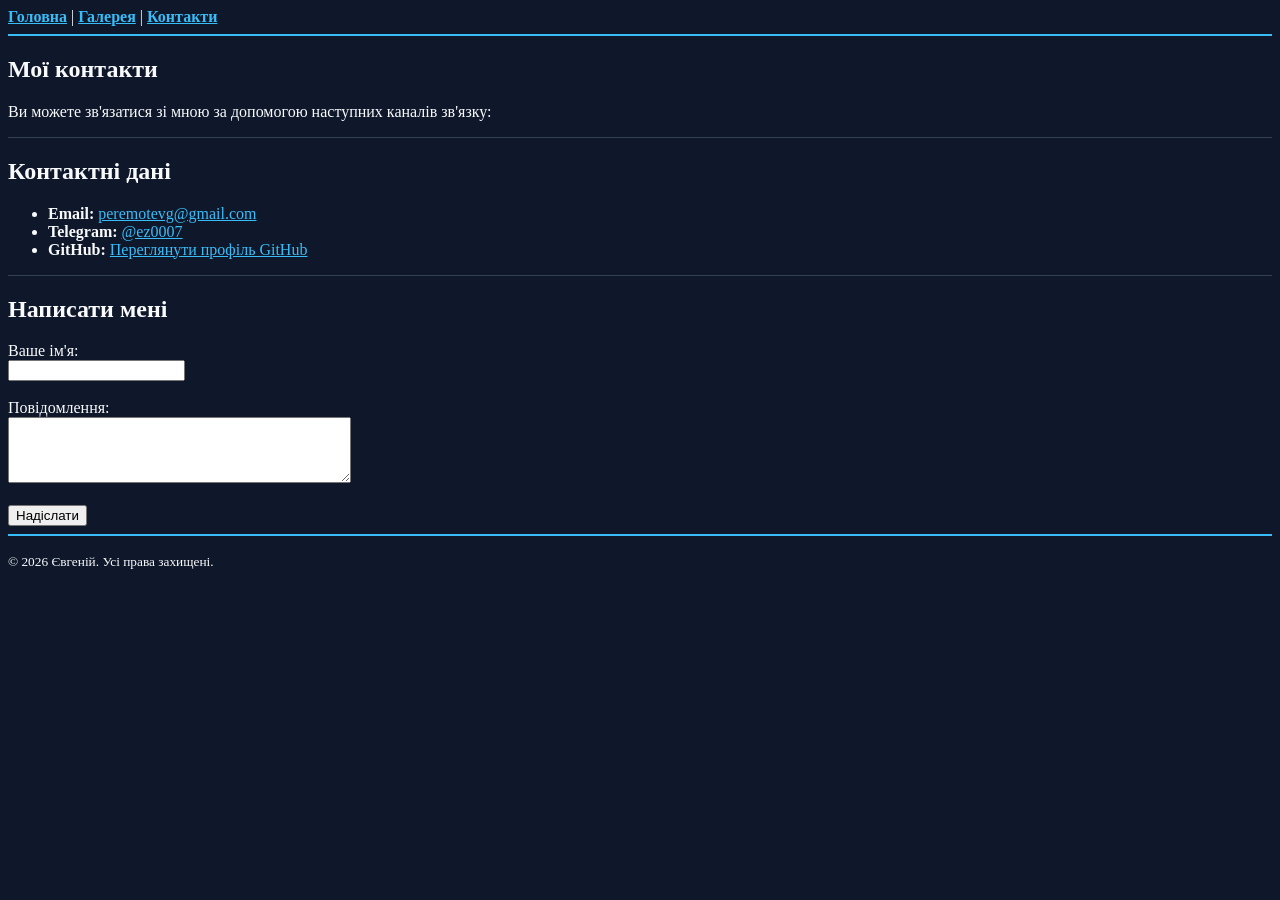
==== hw project/pages/contact.html @ fa497fb8 "add new files" ====
<!DOCTYPE html>
<html lang="uk">
<head>
    <meta charset="UTF-8">
    <title>Контакти</title>
</head>
<body bgcolor="#0f172a" text="#f8fafc" link="#38bdf8" vlink="#c084fc">

    <header>
        <nav>
            <a href="../index.html"><b>Головна</b></a> | 
            <a href="gallery.html"><b>Галерея</b></a> | 
            <a href="contact.html"><b>Контакти</b></a>
        </nav>
        <hr size="2" color="#38bdf8">
    </header>

    <main>

        <section>
            <h1>Мої контакти</h1>
            <p>Ви можете зв'язатися зі мною за допомогою наступних каналів зв'язку:</p>
        </section>

        <hr size="1" color="#334155">

        <section>
            <h2>Контактні дані</h2>
            <ul>
                <li><b>Email:</b> <a href="mailto:peremotevg@gmail.com">peremotevg@gmail.com</a></li>
                <li><b>Telegram:</b> <a href="https://t.me/ez0007" target="_blank">@ez0007</a></li>
                <li><b>GitHub:</b> <a href="https://github.com/jeyz0r" target="_blank">Переглянути профіль GitHub</a></li>
            </ul>
        </section>

        <hr size="1" color="#334155">

        <section>
            <h2>Написати мені</h2>
            <form action="#">
                <label for="name">Ваше ім'я:</label><br>
                <input type="text" id="name" name="name"><br><br>
                
                <label for="message">Повідомлення:</label><br>
                <textarea id="message" name="message" rows="4" cols="40"></textarea><br><br>
                
                <input type="submit" value="Надіслати">
            </form>
        </section>

    </main>

    <footer>
        <hr size="2" color="#38bdf8">
        <p><small>&copy; 2026 Євгеній. Усі права захищені.</small></p>
    </footer>

</body>
</html>
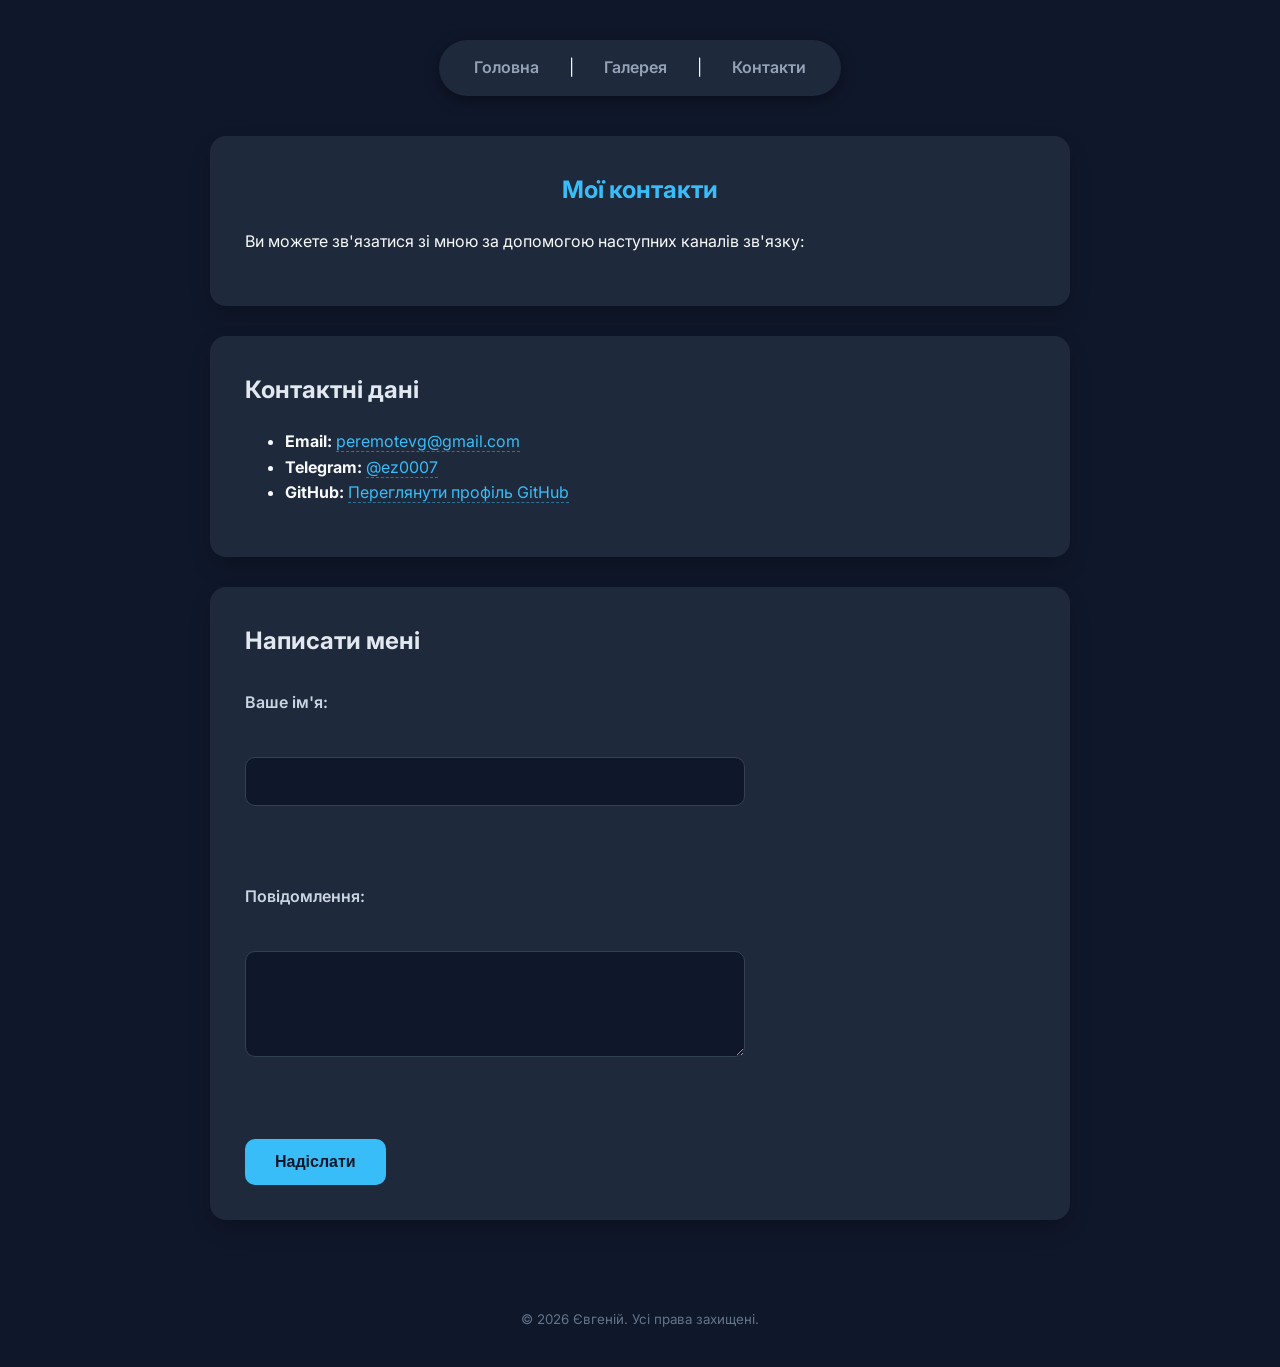
==== commit f5a2f2d7: "addcssstyles" ====
--- a/hw project/pages/contact.html
+++ b/hw project/pages/contact.html
@@ -3,55 +3,56 @@
 <head>
     <meta charset="UTF-8">
     <title>Контакти</title>
+    <link rel="stylesheet" href="../css/style.css">
 </head>
-<body bgcolor="#0f172a" text="#f8fafc" link="#38bdf8" vlink="#c084fc">
+<body>
 
-    <header>
-        <nav>
-            <a href="../index.html"><b>Головна</b></a> | 
-            <a href="gallery.html"><b>Галерея</b></a> | 
-            <a href="contact.html"><b>Контакти</b></a>
+    <header class="main-header">
+        <nav class="nav-menu">
+            <a href="../index.html">Головна</a> | 
+            <a href="gallery.html">Галерея</a> | 
+            <a href="contact.html">Контакти</a>
         </nav>
-        <hr size="2" color="#38bdf8">
+        <hr class="header-line">
     </header>
 
-    <main>
+    <main class="main-content">
 
-        <section>
+        <section id="contacts-intro">
             <h1>Мої контакти</h1>
             <p>Ви можете зв'язатися зі мною за допомогою наступних каналів зв'язку:</p>
         </section>
 
-        <hr size="1" color="#334155">
+        <hr class="section-line">
 
-        <section>
+        <section id="contact-details">
             <h2>Контактні дані</h2>
-            <ul>
+            <ul class="contacts-list">
                 <li><b>Email:</b> <a href="mailto:peremotevg@gmail.com">peremotevg@gmail.com</a></li>
                 <li><b>Telegram:</b> <a href="https://t.me/ez0007" target="_blank">@ez0007</a></li>
                 <li><b>GitHub:</b> <a href="https://github.com/jeyz0r" target="_blank">Переглянути профіль GitHub</a></li>
             </ul>
         </section>
 
-        <hr size="1" color="#334155">
+        <hr class="section-line">
 
-        <section>
+        <section id="feedback-form">
             <h2>Написати мені</h2>
-            <form action="#">
+            <form action="#" class="contact-form">
                 <label for="name">Ваше ім'я:</label><br>
                 <input type="text" id="name" name="name"><br><br>
                 
                 <label for="message">Повідомлення:</label><br>
-                <textarea id="message" name="message" rows="4" cols="40"></textarea><br><br>
+                <textarea id="message" name="message" rows="4"></textarea><br><br>
                 
-                <input type="submit" value="Надіслати">
+                <input type="submit" value="Надіслати" class="submit-btn">
             </form>
         </section>
 
     </main>
 
-    <footer>
-        <hr size="2" color="#38bdf8">
+    <footer class="main-footer">
+        <hr class="footer-line">
         <p><small>&copy; 2026 Євгеній. Усі права захищені.</small></p>
     </footer>
 
--- a/hw project/css/style.css
+++ b/hw project/css/style.css
@@ -0,0 +1,187 @@
+@import url('https://fonts.googleapis.com/css2?family=Inter:wght@400;600;700&display=swap');
+
+body {
+    background-color: #0f172a; /* Глибокий темний фон */
+    color: #f8fafc;
+    font-family: 'Inter', sans-serif;
+    line-height: 1.6;
+    margin: 0;
+    padding: 0;
+    display: flex;
+    flex-direction: column;
+    min-height: 100vh;
+}
+
+
+.main-header, .main-content, .main-footer {
+    max-width: 900px;
+    margin: 0 auto;
+    padding: 20px;
+    width: 100%;
+    box-sizing: border-box;
+}
+
+
+.main-header {
+    display: flex;
+    justify-content: center;
+    margin-top: 20px;
+}
+
+.nav-menu {
+    display: flex;
+    gap: 30px;
+    background-color: #1e293b;
+    padding: 15px 35px;
+    border-radius: 50px;
+    box-shadow: 0 4px 15px rgba(0, 0, 0, 0.4);
+}
+
+.nav-menu a {
+    color: #94a3b8;
+    text-decoration: none;
+    font-weight: 600;
+    transition: color 0.3s ease;
+}
+
+.nav-menu a:hover, 
+.nav-menu a:active {
+    color: #38bdf8;
+}
+
+.header-line, .footer-line, .section-line {
+    display: none;
+}
+
+section {
+    background-color: #1e293b;
+    padding: 35px;
+    border-radius: 16px;
+    margin-bottom: 30px;
+    box-shadow: 0 10px 25px -5px rgba(0, 0, 0, 0.3);
+}
+
+h1, h2, h3 {
+    color: #e2e8f0;
+    margin-top: 0;
+    margin-bottom: 20px;
+}
+
+h1 {
+    color: #38bdf8;
+    text-align: center;
+}
+
+.contacts-list a {
+    color: #38bdf8;
+    text-decoration: none;
+    border-bottom: 1px dashed rgba(56, 189, 248, 0.5);
+    transition: all 0.3s ease;
+}
+
+.contacts-list a:hover {
+    color: #c084fc;
+    border-bottom-color: #c084fc;
+}
+
+.profile-photo {
+    width: 220px;
+    height: 220px;
+    object-fit: cover; /* Щоб фото не розтягувалося */
+    border: 4px solid #38bdf8;
+    border-radius: 50%; /* Робимо фото ідеально круглим */
+    display: block;
+    margin: 0 auto 25px auto;
+    box-shadow: 0 0 25px rgba(56, 189, 248, 0.25);
+}
+
+#photo-album {
+    display: flex;
+    flex-wrap: wrap;
+    gap: 25px;
+    justify-content: center;
+}
+
+.gallery-item {
+    background-color: #0f172a;
+    padding: 15px;
+    border-radius: 12px;
+    text-align: center;
+    width: 100%;
+    max-width: 320px;
+    transition: transform 0.3s ease, box-shadow 0.3s ease;
+}
+
+.gallery-item:hover {
+    transform: translateY(-8px); /* Ефект підняття при наведенні */
+    box-shadow: 0 15px 30px -10px rgba(0, 0, 0, 0.5);
+}
+
+.gallery-img {
+    width: 100%;
+    height: 200px;
+    object-fit: cover;
+    border-radius: 8px;
+    margin-bottom: 15px;
+}
+
+.contact-form {
+    display: flex;
+    flex-direction: column;
+    gap: 8px;
+    max-width: 500px;
+}
+
+.contact-form label {
+    font-weight: 600;
+    color: #cbd5e1;
+    margin-top: 10px;
+}
+
+.contact-form input[type="text"],
+.contact-form textarea {
+    width: 100%;
+    padding: 14px;
+    background-color: #0f172a;
+    color: #f8fafc;
+    border: 1px solid #334155;
+    border-radius: 10px;
+    font-family: inherit;
+    font-size: 15px;
+    transition: border-color 0.3s ease, box-shadow 0.3s ease;
+    box-sizing: border-box;
+}
+
+.contact-form input[type="text"]:focus,
+.contact-form textarea:focus {
+    outline: none;
+    border-color: #38bdf8;
+    box-shadow: 0 0 0 3px rgba(56, 189, 248, 0.2);
+}
+
+.submit-btn {
+    background-color: #38bdf8;
+    color: #0f172a;
+    padding: 14px 30px;
+    border: none;
+    font-weight: 700;
+    font-size: 16px;
+    cursor: pointer;
+    border-radius: 10px;
+    margin-top: 15px;
+    transition: background-color 0.3s ease, transform 0.2s ease;
+    align-self: flex-start;
+}
+
+.submit-btn:hover {
+    background-color: #0284c7;
+    color: #ffffff;
+    transform: scale(1.03);
+}
+
+.main-footer {
+    text-align: center;
+    color: #64748b;
+    margin-top: auto; /* Завжди притискає футер до низу екрану */
+    padding-bottom: 20px;
+}
